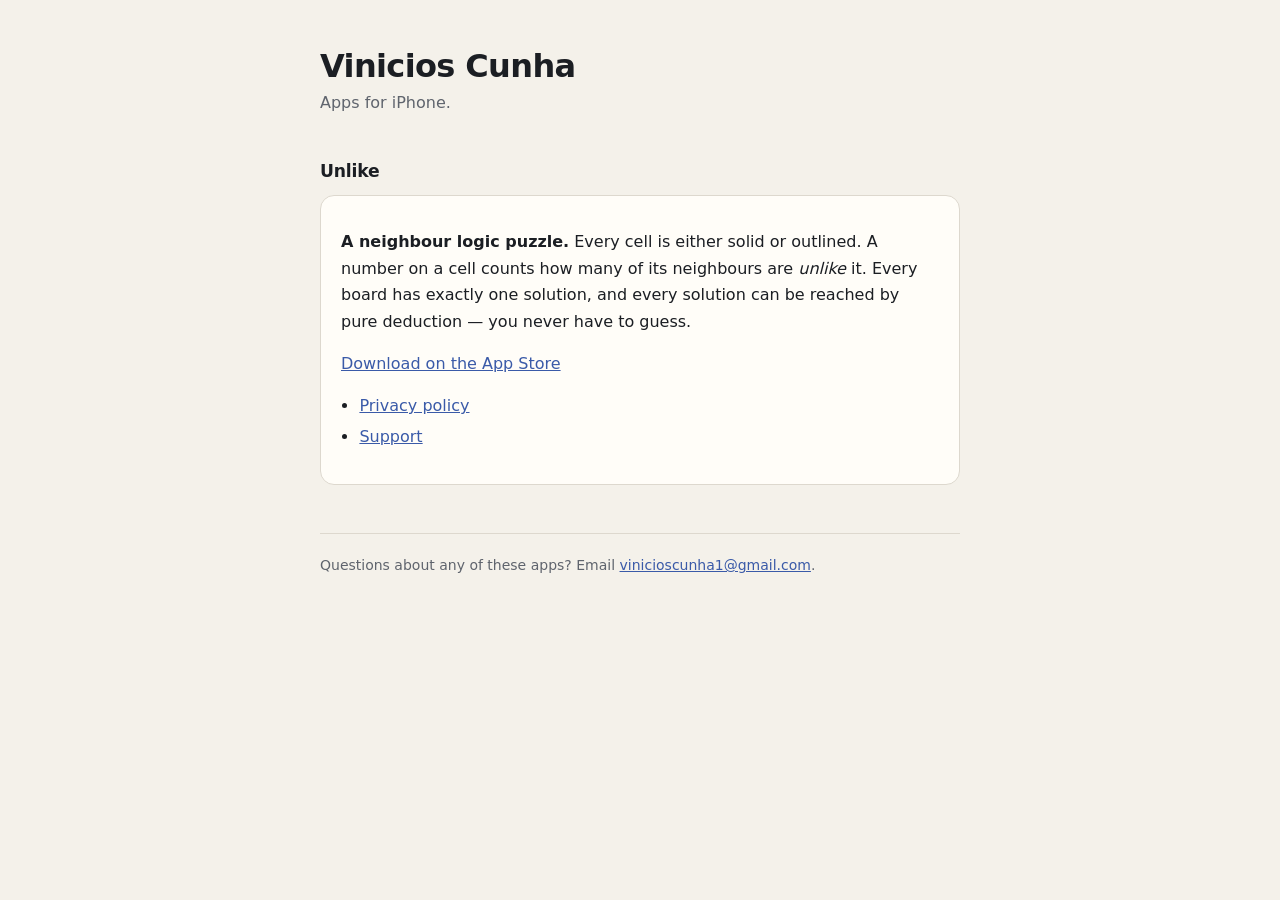
==== index.html @ db8cd7f2 "Add app-ads.txt and a developer site landing page AdMob crawls the developer website listed on the A" ====
<!doctype html>
<html lang="en">
<head>
<meta charset="utf-8">
<meta name="viewport" content="width=device-width, initial-scale=1">
<title>Vinicios Cunha — Apps</title>
<style>
  :root {
    --ink: #1b1e23; --muted: #5f646d; --bg: #f4f1ea; --panel: #fffdf8;
    --edge: #ddd8ce; --accent: #3a5aa8;
  }
  @media (prefers-color-scheme: dark) {
    :root {
      --ink: #e8ecff; --muted: #8891b8; --bg: #0a0d1a; --panel: #1a2140;
      --edge: #2c355c; --accent: #8aa4ec;
    }
  }
  * { box-sizing: border-box; }
  body {
    margin: 0; padding: 3rem 1.25rem 5rem; background: var(--bg); color: var(--ink);
    font: 16px/1.65 -apple-system, BlinkMacSystemFont, "Segoe UI", system-ui, sans-serif;
  }
  main { max-width: 40rem; margin: 0 auto; }
  h1 { font-size: 2rem; line-height: 1.15; margin: 0 0 .35rem; letter-spacing: -.02em; }
  .sub { color: var(--muted); margin: 0 0 2.5rem; }
  h2 { font-size: 1.075rem; margin: 2.5rem 0 .6rem; letter-spacing: -.01em; }
  p, li { color: var(--ink); }
  ul { padding-left: 1.15rem; }
  li { margin: .3rem 0; }
  .card {
    background: var(--panel); border: 1px solid var(--edge); border-radius: 14px;
    padding: 1.1rem 1.25rem; margin: 0 0 1rem;
  }
  a { color: var(--accent); }
  footer { color: var(--muted); font-size: .875rem; margin-top: 3rem;
           border-top: 1px solid var(--edge); padding-top: 1.25rem; }
</style>
</head>
<body>
<main>
  <h1>Vinicios Cunha</h1>
  <p class="sub">Apps for iPhone.</p>

  <h2>Unlike</h2>
  <div class="card">
    <p><strong>A neighbour logic puzzle.</strong> Every cell is either solid or
    outlined. A number on a cell counts how many of its neighbours are
    <em>unlike</em> it. Every board has exactly one solution, and every solution
    can be reached by pure deduction — you never have to guess.</p>
    <p>
      <a href="https://apps.apple.com/us/app/unlike/id6798033409">Download on the App Store</a>
    </p>
    <ul>
      <li><a href="https://vinicunha-git.github.io/Unlike-PrivacyPolicy/">Privacy policy</a></li>
      <li><a href="https://vinicunha-git.github.io/Unlike-PrivacyPolicy/support.html">Support</a></li>
    </ul>
  </div>

  <footer>
    Questions about any of these apps? Email
    <a href="mailto:vinicioscunha1@gmail.com">vinicioscunha1@gmail.com</a>.
  </footer>
</main>
</body>
</html>
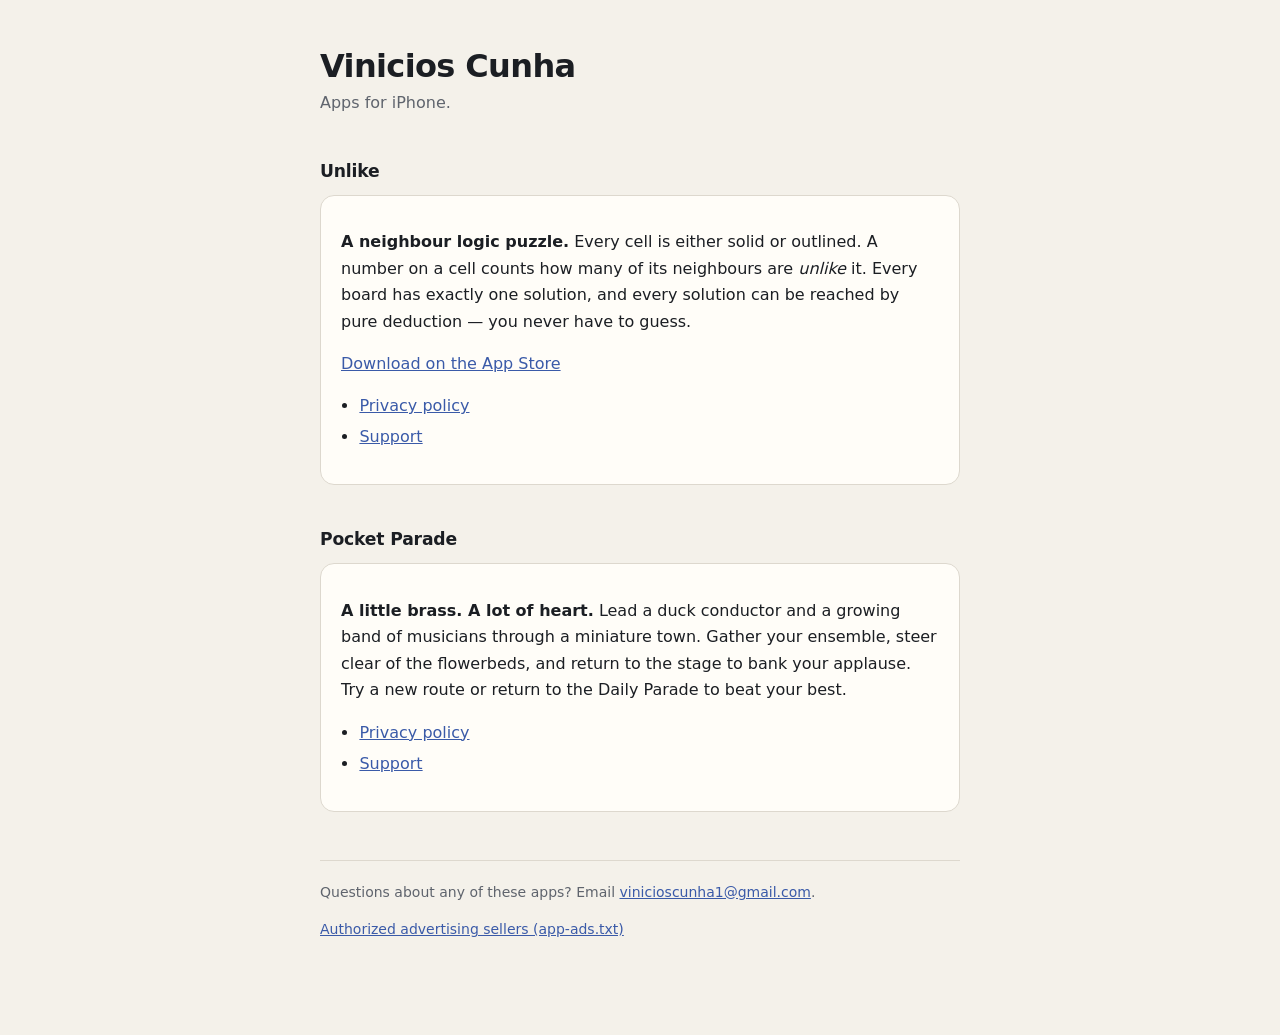
==== commit f6051311: "Add Pocket Parade to developer website" ====
--- a/index.html
+++ b/index.html
@@ -56,9 +56,24 @@
     </ul>
   </div>
 
+  <section aria-labelledby="pocket-parade">
+    <h2 id="pocket-parade">Pocket Parade</h2>
+    <div class="card">
+      <p><strong>A little brass. A lot of heart.</strong> Lead a duck conductor
+      and a growing band of musicians through a miniature town. Gather your
+      ensemble, steer clear of the flowerbeds, and return to the stage to bank
+      your applause. Try a new route or return to the Daily Parade to beat your best.</p>
+      <ul>
+        <li><a href="https://vinicunha-git.github.io/PocketParade-PrivacyPolicy/">Privacy policy</a></li>
+        <li><a href="https://vinicunha-git.github.io/PocketParade-PrivacyPolicy/support.html">Support</a></li>
+      </ul>
+    </div>
+  </section>
+
   <footer>
     Questions about any of these apps? Email
     <a href="mailto:vinicioscunha1@gmail.com">vinicioscunha1@gmail.com</a>.
+    <p><a href="/app-ads.txt">Authorized advertising sellers (app-ads.txt)</a></p>
   </footer>
 </main>
 </body>
